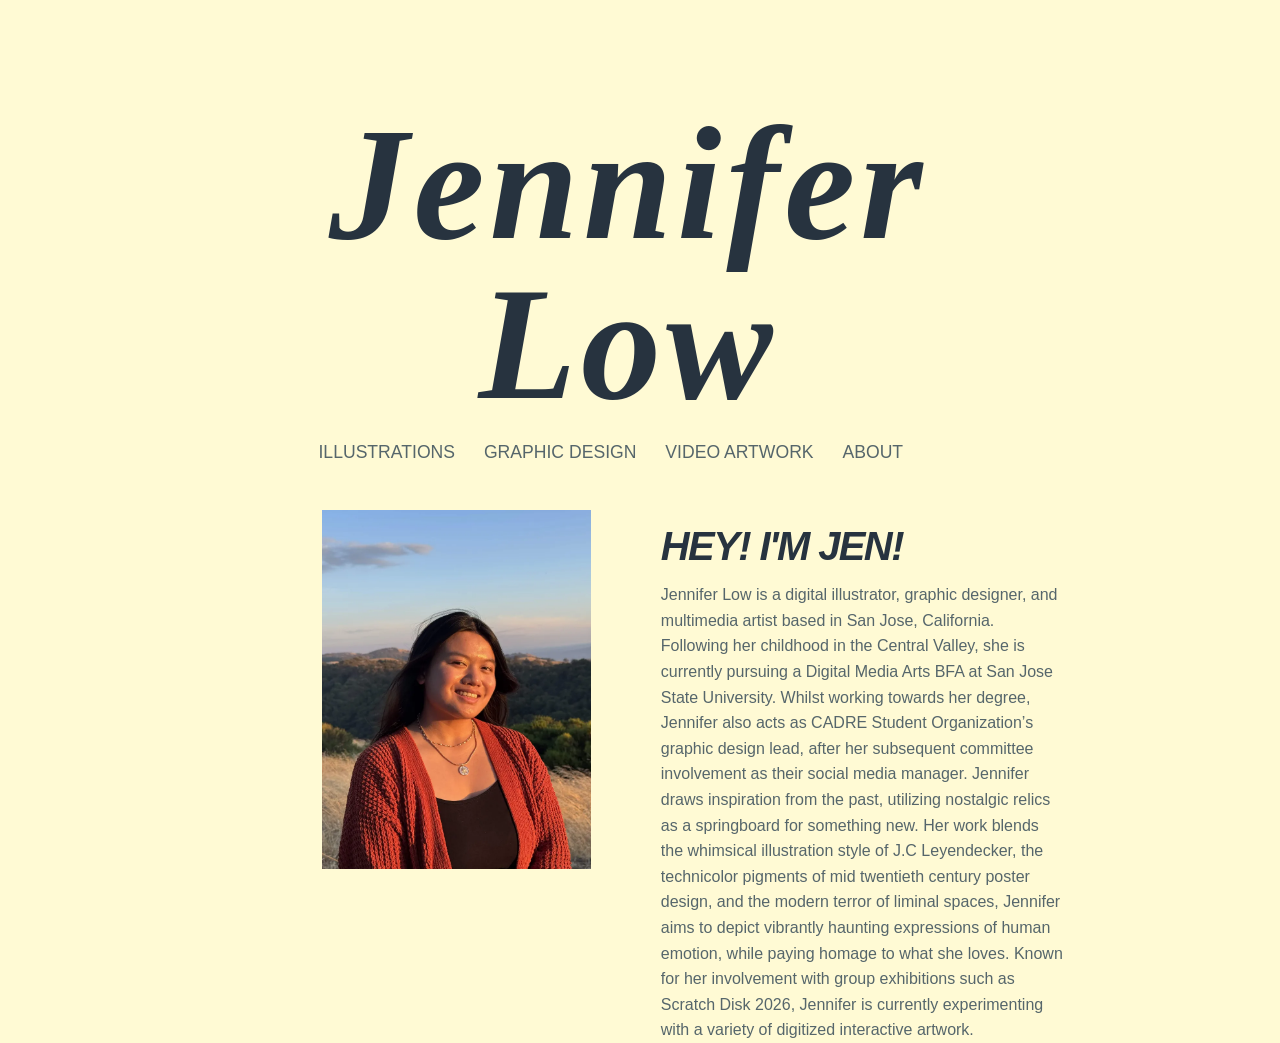
==== about/about.html @ c02f8f80 "newnavbar" ====
<!DOCTYPE html>
<html>
    <header>
        <meta charset="utf-8">
        <meta name="viewport" content="width=device-width, initial-scale=1">
        <link rel="stylesheet" type="text/css" href="../css/style.css">
        <title>
            Jenllyfish
        </title>
    </header>
    <div>
    <body>
        <h1 class="title"><a class="bigtext" href="../index.html"><b><em>Jennifer Low</em></b></a></h1>
<nav class="navbar">
      <div class="container nav_pad">  
        <ul>
         <li><a class="navbar-link" href="illustrations/illustrations.html">ILLUSTRATIONS</a></li>
         <li><a class="navbar-link" href="graphicdesign/graphicdesign.html">GRAPHIC DESIGN</a></li>
         <li><a class="navbar-link" href="videoartwork/videoartwork.html">VIDEO ARTWORK</a></li>        
         <li><a class="navbar-link" href="about/about.html">ABOUT</a></li>
        </ul>
      </div>     
</nav>

<body>
    <div class="row section" >        
    <div class="four columns" >
      
	 <img src="images/meeethiismeee.png" class="u-full-width "/>   </a>
      </div> 
        
       <!-- The column for artist statement and the link-->
     <div class="eight columns">    
         <h5><b><i>HEY! I'M JEN!</i></b></h5>
         <p>
            Jennifer Low is a digital illustrator, graphic designer, 
            and multimedia artist based in San Jose, California. Following 
            her childhood in the Central Valley, she is currently pursuing 
            a Digital Media Arts BFA at San Jose State University. Whilst 
            working towards her degree, Jennifer also acts as CADRE Student Organization’s 
            graphic design lead, after her subsequent committee involvement as their social media manager. 
            Jennifer draws inspiration from the past, utilizing nostalgic relics as a springboard for 
            something new. Her work blends the whimsical illustration style of J.C Leyendecker, the 
            technicolor pigments of mid twentieth century poster design, and the modern terror of liminal 
            spaces, Jennifer aims to depict vibrantly haunting expressions of human emotion, while paying 
            homage to what she loves. Known for her involvement with group exhibitions such as Scratch Disk 2026, 
            Jennifer is currently experimenting with a variety of digitized interactive artwork.
        </p>
</body>
</html>
---- css/style.css ----
body {
    background: #fffad4;
    margin-top: 6rem;
    margin-bottom: 6rem;
    margin-left: 12rem;
    margin-right: 12rem;
}

a:link {
    color: #56666B;
    text-decoration: none;
}

a:visited {
    text-decoration: none;
    color: #56666B;
}
a:hover {
    text-decoration: none;
    color: #872323;
}
a:active {
    text-decoration: none;
    color: #BB772D;
}

a.bigtext {
  text-decoration: none;
  color:#27333f;
}


.title{
    display: flex;
    justify-content: center;
    color:#27333f;
    font-family: TrashHand;
    padding-right: 1.5rem;
}


.subhead{
    color:#566a6b;
    font-family: TrashHand;
}

h1 { 
    margin-top: 6.5rem;
    margin-bottom: 0rem;
    margin-left: 12rem;
    margin-right: 12rem;
  font-weight: 350;
  text-align: center;
    font-size: 10rem; line-height: 1;  letter-spacing: .3rem;}
h2 { 
    margin-top: 2rem;
    margin-bottom: -8rem;
    margin-left: 12rem;
    margin-right: 12rem;
  font-weight: 600;
  text-align: center;
    font-size: 1.5rem; line-height: .7; letter-spacing: 0rem; }
h3 { 
  font-family: "Helvetica"; 
  color: #56666B;
  font-style: normal;
  font-size: 2rem; 
  line-height: 2.5rem;  
  letter-spacing: -.1rem; }
h4 { 
  font-family: 'Helvetica';
    font-style: bold;
  font-size: 1.75rem;
  font-weight: lighter;
  line-height: 1.35; 
  letter-spacing: .125rem; 
  margin-top: -1.5rem;}
h5 { 
  font-family: "Helvetica";
  color:#27333f;
  margin-top: 6rem;
  margin-bottom: -9rem;
  text-align: left;
  font-size: 2.5rem; 
  line-height: 1;  
  letter-spacing: -.1rem; }
h6 {  
  font-family: "Helvetica"; 
  color: #56666B;
  font-style: normal;
  font-size: 2rem; 
  line-height: -.25rem;  
  letter-spacing: -.1rem; }

.section{
  padding-top: 0px;
  padding-bottom:0px;

}

p{
    font-family: "Helvetica"; 
    color: #56666B;
    margin-top: 10rem;
    margin-bottom: -8rem;
    font-size: 1rem; line-height: 1.6;  letter-spacing: 0;
}



.navbar ul li{
    list-style: none;
    display: inline-block;
    margin-right: 0 auto;
    padding-right: 1.5rem;
}

.navbar{
  display: flex;
  justify-content: center;
  text-decoration: none;
  font-family: "Helvetica";
  font-size: 1.1rem;
  padding-right: 3.5%;
  
}

img {
  float: right;
  margin: 30px 0px 15px 20px;
}

.container{
  margin: 100px auto;
  width: 75%
}

.container {
  position: relative;
  width: 100%;
  max-width: 960px;
  margin: 0 auto;
  padding: 20px;
  box-sizing: border-box; }
.column,
.columns {
  width: 100%;
  float: left;
  box-sizing: border-box; }

/* For devices larger than 400px */
@media (min-width: 400px) {
  .container {
    width: 85%;
    padding: 0; }
}

/* For devices larger than 550px */
@media (min-width: 550px) {
  .container {
    width: 80%; }
  .column,
  .columns {
    margin-left: 10%; }
  .column:first-child,
  .columns:first-child {
    margin-left: 10%; }
  
.one.columns                    
{ width: 200%; 
margin-left: -400px;
margin-top: 80px;}

 .four.columns                  
 { width: 30%;
margin-left: 130px;}

.six.columns
{ width: 25%;
margin-left: 160px;}

 .eight.columns                  
 { width: 45%;
margin-top: -50px;
margin-left: 70px;}


  }

  .u-full-width {
  width: 100%;
  box-sizing: border-box; }
.u-max-full-width {
  max-width: 80%;
  box-sizing: border-box; }
.u-pull-right {
  float: right; }
.u-pull-left {
  float: left; }
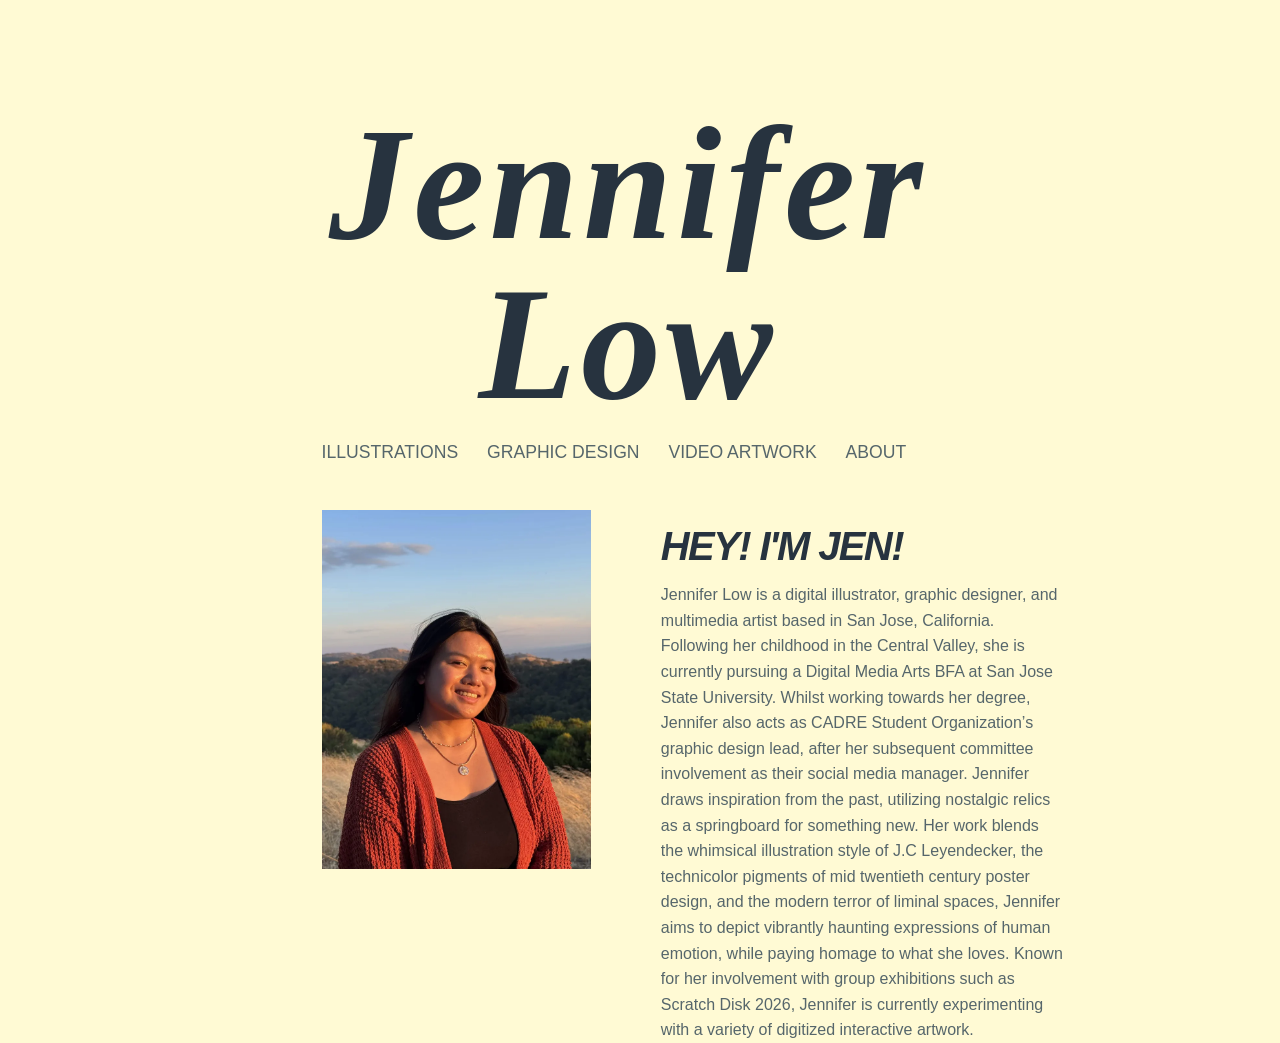
==== commit f2a009d4: "navbar" ====
--- a/about/about.html
+++ b/about/about.html
@@ -14,10 +14,10 @@
 <nav class="navbar">
       <div class="container nav_pad">  
         <ul>
-         <li><a class="navbar-link" href="illustrations/illustrations.html">ILLUSTRATIONS</a></li>
-         <li><a class="navbar-link" href="graphicdesign/graphicdesign.html">GRAPHIC DESIGN</a></li>
-         <li><a class="navbar-link" href="videoartwork/videoartwork.html">VIDEO ARTWORK</a></li>        
-         <li><a class="navbar-link" href="about/about.html">ABOUT</a></li>
+         <li><a class="navbar-link" href="/illustrations/illustrations.html">ILLUSTRATIONS</a></li>
+         <li><a class="navbar-link" href="/graphicdesign/graphicdesign.html">GRAPHIC DESIGN</a></li>
+         <li><a class="navbar-link" href="/videoartwork/videoartwork.html">VIDEO ARTWORK</a></li>        
+         <li><a class="navbar-link" href="/about/about.html">ABOUT</a></li>
         </ul>
       </div>     
 </nav>
--- a/css/style.css
+++ b/css/style.css
@@ -121,7 +121,6 @@
   text-decoration: none;
   font-family: "Helvetica";
   font-size: 1.1rem;
-  padding-right: 3.5%;
   
 }
 
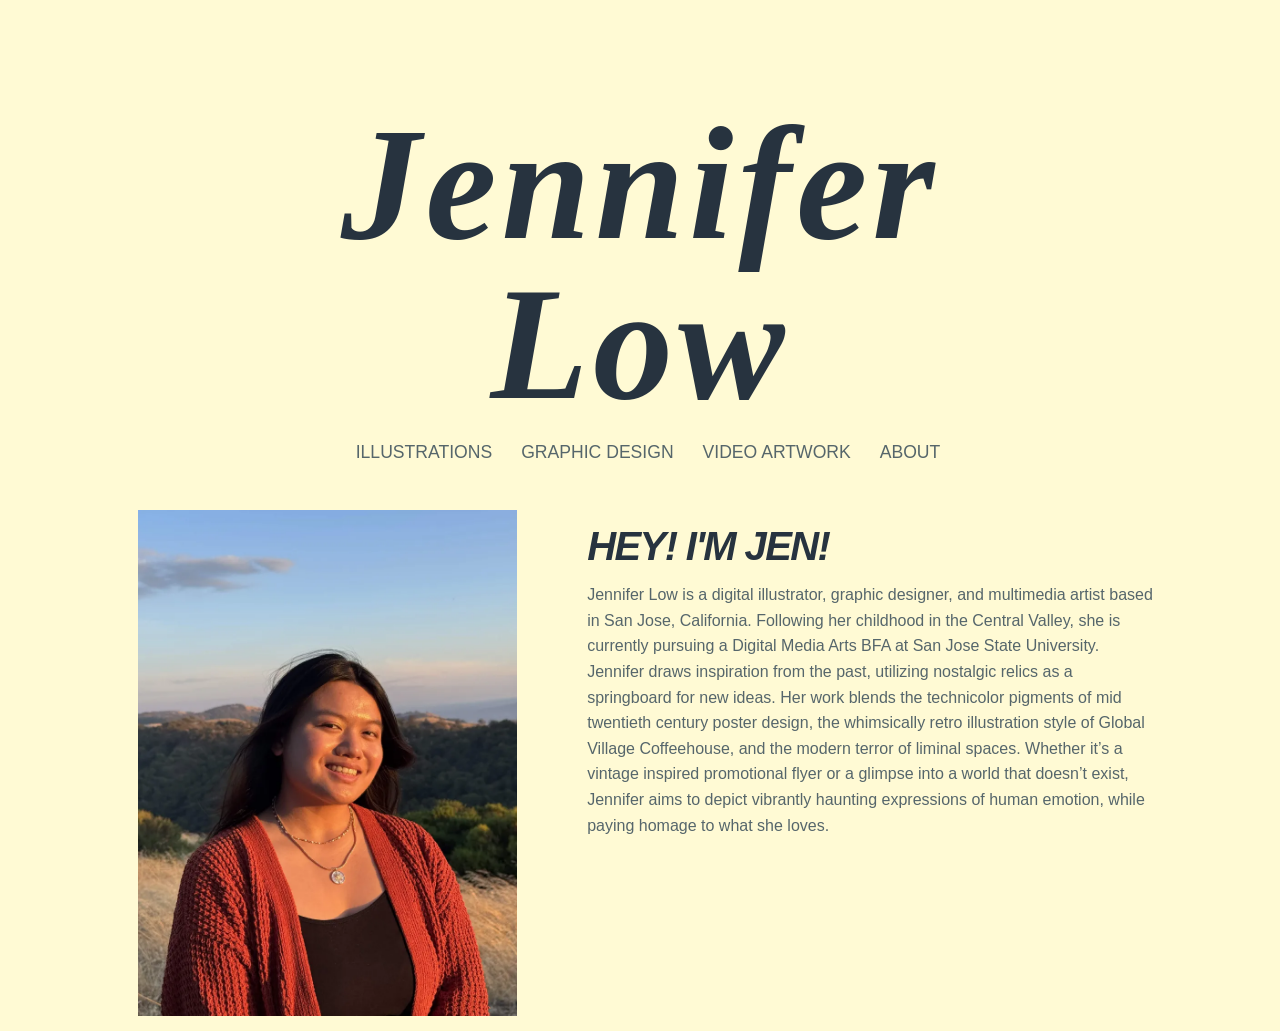
==== commit 6f41a44a: "yeahhhh" ====
--- a/about/about.html
+++ b/about/about.html
@@ -33,18 +33,14 @@
      <div class="eight columns">    
          <h5><b><i>HEY! I'M JEN!</i></b></h5>
          <p>
-            Jennifer Low is a digital illustrator, graphic designer, 
-            and multimedia artist based in San Jose, California. Following 
-            her childhood in the Central Valley, she is currently pursuing 
-            a Digital Media Arts BFA at San Jose State University. Whilst 
-            working towards her degree, Jennifer also acts as CADRE Student Organization’s 
-            graphic design lead, after her subsequent committee involvement as their social media manager. 
-            Jennifer draws inspiration from the past, utilizing nostalgic relics as a springboard for 
-            something new. Her work blends the whimsical illustration style of J.C Leyendecker, the 
-            technicolor pigments of mid twentieth century poster design, and the modern terror of liminal 
-            spaces, Jennifer aims to depict vibrantly haunting expressions of human emotion, while paying 
-            homage to what she loves. Known for her involvement with group exhibitions such as Scratch Disk 2026, 
-            Jennifer is currently experimenting with a variety of digitized interactive artwork.
+ Jennifer Low is a digital illustrator, graphic designer, and multimedia artist based in San Jose, California. 
+ Following her childhood in the Central Valley, she is currently pursuing a Digital Media Arts BFA at San Jose
+ State University. Jennifer draws inspiration from the past, utilizing nostalgic relics as a springboard for new 
+ ideas. Her work blends the technicolor pigments of mid twentieth century poster design, the whimsically retro 
+ illustration style of Global Village Coffeehouse, and the modern terror of liminal spaces. Whether it’s a 
+ vintage inspired promotional flyer or a glimpse into a world that doesn’t exist, Jennifer aims to depict 
+ vibrantly haunting expressions of human emotion, while paying homage to what she loves.
+
         </p>
 </body>
 </html>
--- a/css/style.css
+++ b/css/style.css
@@ -1,9 +1,5 @@
 body {
     background: #fffad4;
-    margin-top: 6rem;
-    margin-bottom: 6rem;
-    margin-left: 12rem;
-    margin-right: 12rem;
 }
 
 a:link {
@@ -33,9 +29,9 @@
 .title{
     display: flex;
     justify-content: center;
+    text-align: center;
     color:#27333f;
     font-family: TrashHand;
-    padding-right: 1.5rem;
 }
 
 
@@ -110,15 +106,14 @@
 
 .navbar ul li{
     list-style: none;
-    display: inline-block;
-    margin-right: 0 auto;
+    display: inline-block; 
     padding-right: 1.5rem;
 }
 
 .navbar{
   display: flex;
   justify-content: center;
-  text-decoration: none;
+  text-align: center;
   font-family: "Helvetica";
   font-size: 1.1rem;
   
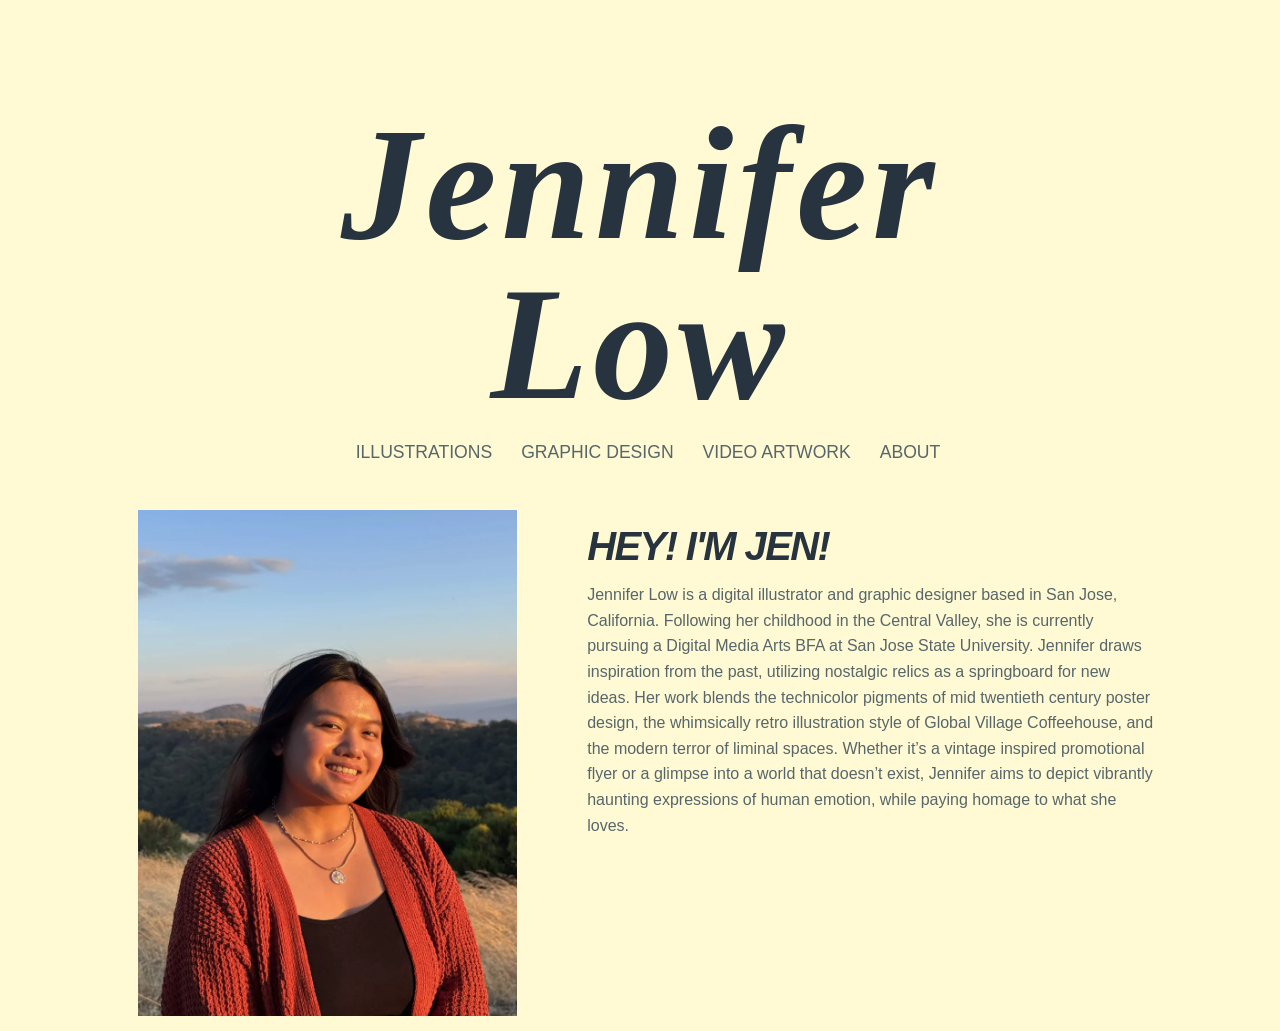
==== commit 95d8ddde: "no multi" ====
--- a/about/about.html
+++ b/about/about.html
@@ -33,7 +33,7 @@
      <div class="eight columns">    
          <h5><b><i>HEY! I'M JEN!</i></b></h5>
          <p>
- Jennifer Low is a digital illustrator, graphic designer, and multimedia artist based in San Jose, California. 
+ Jennifer Low is a digital illustrator and graphic designer based in San Jose, California. 
  Following her childhood in the Central Valley, she is currently pursuing a Digital Media Arts BFA at San Jose
  State University. Jennifer draws inspiration from the past, utilizing nostalgic relics as a springboard for new 
  ideas. Her work blends the technicolor pigments of mid twentieth century poster design, the whimsically retro 
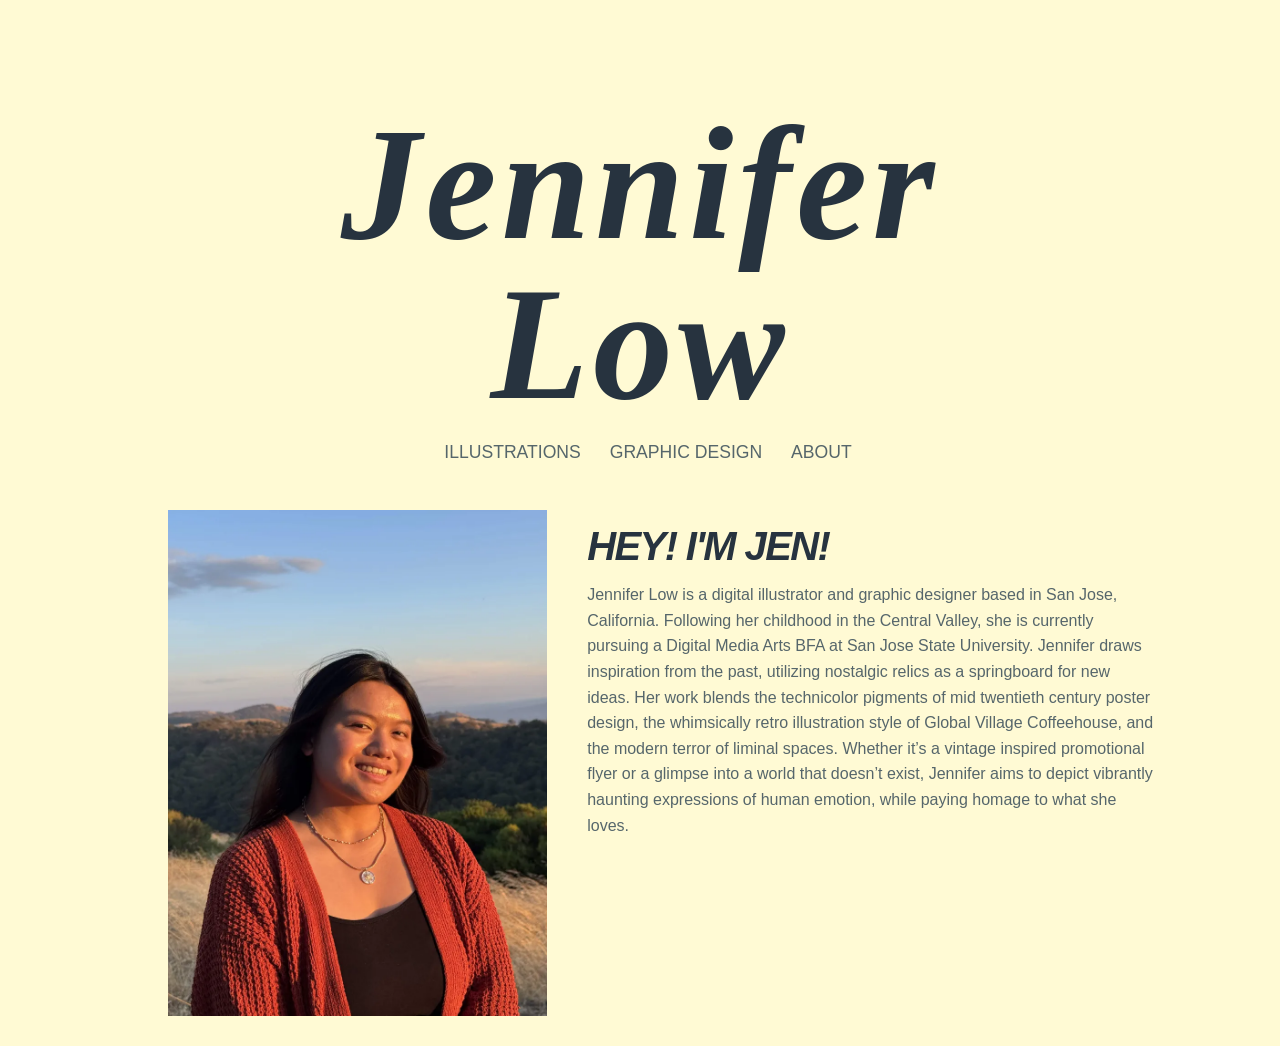
==== commit 3e72c827: "fqeBU" ====
--- a/about/about.html
+++ b/about/about.html
@@ -15,8 +15,7 @@
       <div class="container nav_pad">  
         <ul>
          <li><a class="navbar-link" href="/illustrations/illustrations.html">ILLUSTRATIONS</a></li>
-         <li><a class="navbar-link" href="/graphicdesign/graphicdesign.html">GRAPHIC DESIGN</a></li>
-         <li><a class="navbar-link" href="/videoartwork/videoartwork.html">VIDEO ARTWORK</a></li>        
+         <li><a class="navbar-link" href="/graphicdesign/graphicdesign.html">GRAPHIC DESIGN</a></li>       
          <li><a class="navbar-link" href="/about/about.html">ABOUT</a></li>
         </ul>
       </div>     
--- a/css/style.css
+++ b/css/style.css
@@ -120,8 +120,8 @@
 }
 
 img {
-  float: right;
-  margin: 30px 0px 15px 20px;
+  float: left;
+  margin: 30px;
 }
 
 .container{
